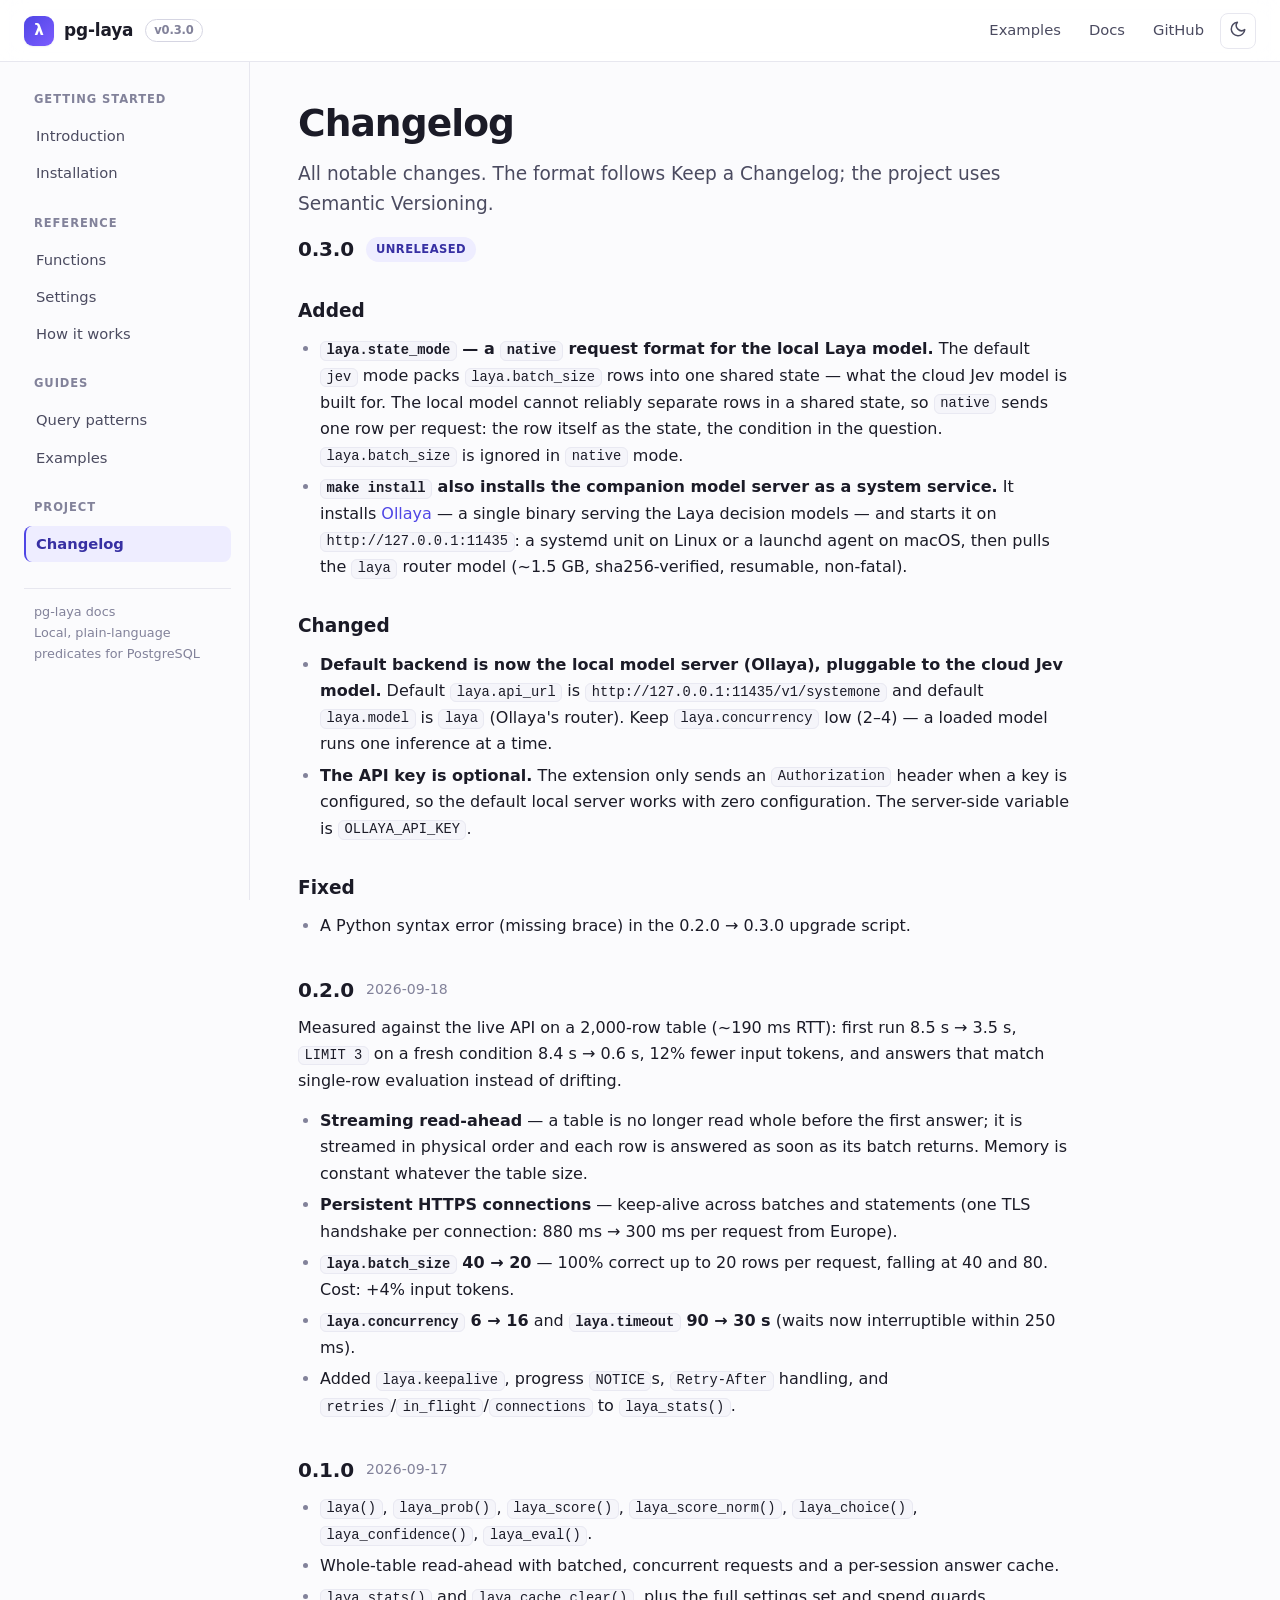
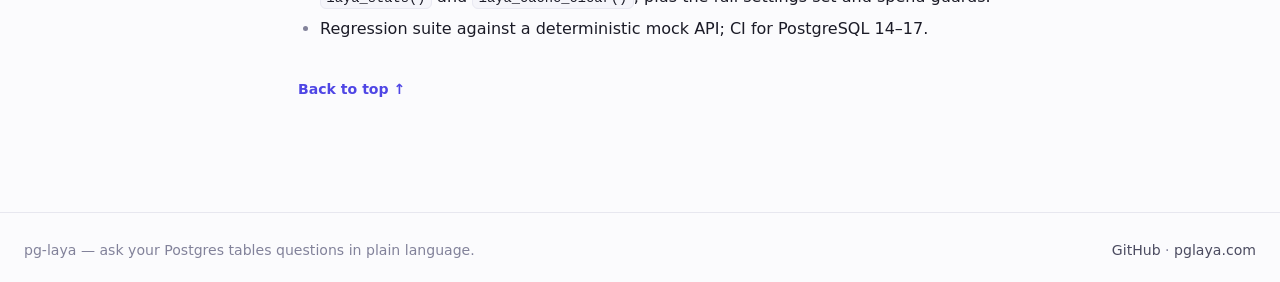
==== s/changelog.html @ f7fe06ae "Add a static docs site and 26 runnable examples s/ is a self-contained, no-build docs site (8 pages " ====
<!doctype html>
<html lang="en" data-theme="light">
<head>
  <meta charset="utf-8">
  <meta name="viewport" content="width=device-width, initial-scale=1">
  <title>Changelog — pg-laya</title>
  <meta name="description" content="pg-laya release notes: 0.3.0 (Ollaya local server, native state mode), 0.2.0 (streaming read-ahead), 0.1.0.">
  <script>(function(){try{var t=localStorage.getItem("pg-laya-theme")||(matchMedia("(prefers-color-scheme: dark)").matches?"dark":"light");document.documentElement.setAttribute("data-theme",t);}catch(e){}})();</script>
  <link rel="stylesheet" href="assets/style.css">
  <link rel="icon" href="data:image/svg+xml,%3Csvg xmlns='http://www.w3.org/2000/svg' viewBox='0 0 32 32'%3E%3Crect width='32' height='32' rx='8' fill='%234f46e5'/%3E%3Ctext x='16' y='23' font-size='20' font-family='sans-serif' font-weight='700' fill='white' text-anchor='middle'%3E%CE%BB%3C/text%3E%3C/svg%3E">
</head>
<body class="page">
  <header class="site-header">
    <button id="menu-btn" class="icon-btn menu-btn" aria-label="Toggle navigation">
      <svg viewBox="0 0 24 24" fill="none" stroke="currentColor" stroke-width="2" stroke-linecap="round"><path d="M3 6h18M3 12h18M3 18h18"/></svg>
    </button>
    <a class="brand" href="index.html">
      <span class="mark">λ</span>
      pg-laya <span class="ver">v0.3.0</span>
    </a>
    <div class="header-spacer"></div>
    <nav class="header-links">
      <a href="examples.html">Examples</a>
      <a href="functions.html">Docs</a>
      <a href="https://github.com/nyimbi/pg-laya" target="_blank" rel="noopener">GitHub</a>
      <button id="theme-toggle" class="icon-btn" aria-label="Toggle color theme"><span id="theme-icon"></span></button>
    </nav>
  </header>

  <div class="layout">
    <aside class="sidebar">
      <div class="group">
        <div class="group-label">Getting started</div>
        <nav>
          <a href="index.html">Introduction</a>
          <a href="install.html">Installation</a>
        </nav>
      </div>
      <div class="group">
        <div class="group-label">Reference</div>
        <nav>
          <a href="functions.html">Functions</a>
          <a href="settings.html">Settings</a>
          <a href="how-it-works.html">How it works</a>
        </nav>
      </div>
      <div class="group">
        <div class="group-label">Guides</div>
        <nav>
          <a href="patterns.html">Query patterns</a>
          <a href="examples.html">Examples</a>
        </nav>
      </div>
      <div class="group">
        <div class="group-label">Project</div>
        <nav>
          <a href="changelog.html">Changelog</a>
        </nav>
      </div>
      <div class="foot">pg-laya docs<br>Local, plain-language predicates for PostgreSQL</div>
    </aside>

    <main class="content">
      <div class="doc">
        <h1>Changelog</h1>
        <p class="lead">All notable changes. The format follows Keep a Changelog; the project uses Semantic Versioning.</p>

        <div class="release">
          <div class="rel-head"><span class="rel-ver">0.3.0</span><span class="pill">Unreleased</span></div>
          <h3>Added</h3>
          <ul>
            <li><strong><code class="inline-code">laya.state_mode</code> — a <code class="inline-code">native</code> request format for the local Laya model.</strong> The default <code class="inline-code">jev</code> mode packs <code class="inline-code">laya.batch_size</code> rows into one shared state — what the cloud Jev model is built for. The local model cannot reliably separate rows in a shared state, so <code class="inline-code">native</code> sends one row per request: the row itself as the state, the condition in the question. <code class="inline-code">laya.batch_size</code> is ignored in <code class="inline-code">native</code> mode.</li>
            <li><strong><code class="inline-code">make install</code> also installs the companion model server as a system service.</strong> It installs <a href="https://ollaya.dev" target="_blank" rel="noopener">Ollaya</a> — a single binary serving the Laya decision models — and starts it on <code class="inline-code">http://127.0.0.1:11435</code>: a systemd unit on Linux or a launchd agent on macOS, then pulls the <code class="inline-code">laya</code> router model (~1.5 GB, sha256-verified, resumable, non-fatal).</li>
          </ul>
          <h3>Changed</h3>
          <ul>
            <li><strong>Default backend is now the local model server (Ollaya), pluggable to the cloud Jev model.</strong> Default <code class="inline-code">laya.api_url</code> is <code class="inline-code">http://127.0.0.1:11435/v1/systemone</code> and default <code class="inline-code">laya.model</code> is <code class="inline-code">laya</code> (Ollaya's router). Keep <code class="inline-code">laya.concurrency</code> low (2–4) — a loaded model runs one inference at a time.</li>
            <li><strong>The API key is optional.</strong> The extension only sends an <code class="inline-code">Authorization</code> header when a key is configured, so the default local server works with zero configuration. The server-side variable is <code class="inline-code">OLLAYA_API_KEY</code>.</li>
          </ul>
          <h3>Fixed</h3>
          <ul>
            <li>A Python syntax error (missing brace) in the 0.2.0 → 0.3.0 upgrade script.</li>
          </ul>
        </div>

        <div class="release">
          <div class="rel-head"><span class="rel-ver">0.2.0</span><span class="rel-date">2026-09-18</span></div>
          <p>Measured against the live API on a 2,000-row table (~190 ms RTT): first run 8.5 s → 3.5 s,
          <code class="inline-code">LIMIT 3</code> on a fresh condition 8.4 s → 0.6 s, 12% fewer input tokens, and
          answers that match single-row evaluation instead of drifting.</p>
          <ul>
            <li><strong>Streaming read-ahead</strong> — a table is no longer read whole before the first answer; it is streamed in physical order and each row is answered as soon as its batch returns. Memory is constant whatever the table size.</li>
            <li><strong>Persistent HTTPS connections</strong> — keep-alive across batches and statements (one TLS handshake per connection: 880 ms → 300 ms per request from Europe).</li>
            <li><strong><code class="inline-code">laya.batch_size</code> 40 → 20</strong> — 100% correct up to 20 rows per request, falling at 40 and 80. Cost: +4% input tokens.</li>
            <li><strong><code class="inline-code">laya.concurrency</code> 6 → 16</strong> and <strong><code class="inline-code">laya.timeout</code> 90 → 30 s</strong> (waits now interruptible within 250 ms).</li>
            <li>Added <code class="inline-code">laya.keepalive</code>, progress <code class="inline-code">NOTICE</code>s, <code class="inline-code">Retry-After</code> handling, and <code class="inline-code">retries</code>/<code class="inline-code">in_flight</code>/<code class="inline-code">connections</code> to <code class="inline-code">laya_stats()</code>.</li>
          </ul>
        </div>

        <div class="release">
          <div class="rel-head"><span class="rel-ver">0.1.0</span><span class="rel-date">2026-09-17</span></div>
          <ul>
            <li><code class="inline-code">laya()</code>, <code class="inline-code">laya_prob()</code>, <code class="inline-code">laya_score()</code>, <code class="inline-code">laya_score_norm()</code>, <code class="inline-code">laya_choice()</code>, <code class="inline-code">laya_confidence()</code>, <code class="inline-code">laya_eval()</code>.</li>
            <li>Whole-table read-ahead with batched, concurrent requests and a per-session answer cache.</li>
            <li><code class="inline-code">laya_stats()</code> and <code class="inline-code">laya_cache_clear()</code>, plus the full settings set and spend guards.</li>
            <li>Regression suite against a deterministic mock API; CI for PostgreSQL 14–17.</li>
          </ul>
        </div>

        <p class="top-link"><a href="changelog.html#top" onclick="window.scrollTo({top:0,behavior:'smooth'});return false;">Back to top ↑</a></p>
      </div>
    </main>
  </div>

  <footer class="site-footer">
    <span>pg-laya — ask your Postgres tables questions in plain language.</span>
    <span><a href="https://github.com/nyimbi/pg-laya">GitHub</a> · <a href="https://pglaya.com">pglaya.com</a></span>
  </footer>

  <script src="assets/main.js"></script>
</body>
</html>
---- s/assets/style.css ----
/* pg-laya documentation site — design system
   No build step, no dependencies. Light/dark via [data-theme]. */

:root {
  /* palette — light */
  --bg: #fbfbfd;
  --bg-elev: #ffffff;
  --bg-inset: #f4f4f8;
  --ink: #1b1b27;
  --ink-soft: #4b4b60;
  --ink-faint: #82829a;
  --line: #e7e7ef;
  --line-strong: #d5d5e2;

  --brand: #4f46e5;
  --brand-soft: #eeedff;
  --brand-ink: #3730a3;
  --accent: #d97706;
  --accent-soft: #fef3e2;

  --ok: #15803d;
  --ok-soft: #e7f6ec;
  --warn: #b45309;
  --warn-soft: #fdf3e3;
  --err: #b91c1c;
  --err-soft: #fdecec;

  --code-bg: #f5f5fa;
  --code-border: #e9e9f2;

  /* syntax (light) */
  --sx-kw: #7c3aed;
  --sx-str: #15803d;
  --sx-num: #b45309;
  --sx-com: #9a9ab0;
  --sx-fn: #2563eb;
  --sx-punc: #6b6b80;

  --shadow-sm: 0 1px 2px rgba(20, 20, 43, .06);
  --shadow-md: 0 8px 24px -8px rgba(20, 20, 43, .16);
  --radius: 12px;
  --radius-sm: 8px;

  --font-sans: ui-sans-serif, system-ui, -apple-system, "Segoe UI", Roboto, Inter, "Helvetica Neue", Arial, sans-serif;
  --font-mono: ui-monospace, "SF Mono", "JetBrains Mono", "Fira Code", Menlo, Consolas, monospace;

  --header-h: 62px;
  --sidebar-w: 250px;
  --content-max: 76ch;
}

[data-theme="dark"] {
  --bg: #0e1015;
  --bg-elev: #151823;
  --bg-inset: #12141d;
  --ink: #e8e8f2;
  --ink-soft: #b4b4c8;
  --ink-faint: #7d7d95;
  --line: #242838;
  --line-strong: #333a4f;

  --brand: #8b85ff;
  --brand-soft: #211f3a;
  --brand-ink: #c3bfff;
  --accent: #f5a524;
  --accent-soft: #2c2313;

  --ok: #4ade80;
  --ok-soft: #10241a;
  --warn: #fbbf24;
  --warn-soft: #271d0a;
  --err: #f87171;
  --err-soft: #2a1214;

  --code-bg: #12141d;
  --code-border: #232738;

  --sx-kw: #c4b5fd;
  --sx-str: #86efac;
  --sx-num: #fbbf24;
  --sx-com: #6d6d85;
  --sx-fn: #93c5fd;
  --sx-punc: #9a9ab5;

  --shadow-sm: 0 1px 2px rgba(0, 0, 0, .4);
  --shadow-md: 0 10px 30px -10px rgba(0, 0, 0, .6);
}

* { box-sizing: border-box; }

html { scroll-behavior: smooth; scroll-padding-top: calc(var(--header-h) + 20px); }

body {
  margin: 0;
  font-family: var(--font-sans);
  font-size: 16px;
  line-height: 1.65;
  color: var(--ink);
  background: var(--bg);
  -webkit-font-smoothing: antialiased;
  text-rendering: optimizeLegibility;
}

a { color: var(--brand); text-decoration: none; }
a:hover { text-decoration: underline; }

::selection { background: var(--brand-soft); color: var(--brand-ink); }

/* ---------- layout ---------- */
.page { min-height: 100vh; }

.layout {
  display: grid;
  grid-template-columns: var(--sidebar-w) minmax(0, 1fr);
  max-width: 1280px;
  margin: 0 auto;
}

.content {
  min-width: 0;
  padding: 40px 48px 96px;
  max-width: 100%;
}

.content > .doc { max-width: var(--content-max); }

/* ---------- header ---------- */
.site-header {
  position: sticky;
  top: 0;
  z-index: 50;
  height: var(--header-h);
  display: flex;
  align-items: center;
  gap: 18px;
  padding: 0 24px;
  background: color-mix(in srgb, var(--bg-elev) 82%, transparent);
  backdrop-filter: saturate(180%) blur(12px);
  border-bottom: 1px solid var(--line);
}

.brand {
  display: inline-flex;
  align-items: center;
  gap: 10px;
  font-weight: 700;
  font-size: 1.06rem;
  letter-spacing: -0.01em;
  color: var(--ink);
}
.brand:hover { text-decoration: none; }
.brand .mark {
  width: 30px; height: 30px;
  display: grid; place-items: center;
  border-radius: 9px;
  background: linear-gradient(135deg, var(--brand), #7c5cff);
  color: #fff;
  font-weight: 800;
  font-size: .95rem;
  box-shadow: var(--shadow-sm);
}
.brand .mark svg { display: block; }
.brand .ver {
  font-size: .72rem;
  font-weight: 600;
  color: var(--ink-faint);
  border: 1px solid var(--line-strong);
  border-radius: 999px;
  padding: 1px 8px;
  margin-left: 2px;
}

.header-spacer { flex: 1; }

.header-links { display: flex; align-items: center; gap: 4px; }
.header-links a {
  color: var(--ink-soft);
  font-size: .92rem;
  font-weight: 500;
  padding: 7px 12px;
  border-radius: var(--radius-sm);
}
.header-links a:hover { color: var(--ink); background: var(--bg-inset); text-decoration: none; }
.header-links a.active { color: var(--brand-ink); background: var(--brand-soft); }

.icon-btn {
  display: inline-grid;
  place-items: center;
  width: 36px; height: 36px;
  border-radius: var(--radius-sm);
  border: 1px solid var(--line);
  background: var(--bg-elev);
  color: var(--ink-soft);
  cursor: pointer;
  transition: background .15s, color .15s;
}
.icon-btn:hover { color: var(--ink); background: var(--bg-inset); }
.icon-btn svg { width: 18px; height: 18px; }

.menu-btn { display: none; }

/* ---------- sidebar ---------- */
.sidebar {
  position: sticky;
  top: var(--header-h);
  align-self: start;
  height: calc(100vh - var(--header-h));
  overflow-y: auto;
  padding: 28px 18px 40px 24px;
  border-right: 1px solid var(--line);
}

.sidebar .group { margin-bottom: 22px; }
.sidebar .group-label {
  font-size: .72rem;
  font-weight: 700;
  letter-spacing: .08em;
  text-transform: uppercase;
  color: var(--ink-faint);
  padding: 0 10px 8px;
}
.sidebar nav a {
  display: block;
  padding: 6px 10px;
  margin: 1px 0;
  border-radius: var(--radius-sm);
  font-size: .92rem;
  color: var(--ink-soft);
  border-left: 2px solid transparent;
}
.sidebar nav a:hover { background: var(--bg-inset); color: var(--ink); text-decoration: none; }
.sidebar nav a.active {
  background: var(--brand-soft);
  color: var(--brand-ink);
  font-weight: 600;
  border-left-color: var(--brand);
}

.sidebar .foot {
  margin-top: 26px;
  padding: 12px 10px;
  font-size: .8rem;
  color: var(--ink-faint);
  border-top: 1px solid var(--line);
}

/* ---------- typography / doc ---------- */
.doc h1 {
  font-size: 2.35rem;
  line-height: 1.15;
  letter-spacing: -0.025em;
  margin: 0 0 14px;
}
.doc h2 {
  font-size: 1.5rem;
  letter-spacing: -0.015em;
  margin: 44px 0 12px;
  padding-top: 8px;
}
.doc h3 { font-size: 1.16rem; margin: 30px 0 10px; }
.doc h4 { font-size: 1rem; margin: 22px 0 8px; }
.doc p { margin: 0 0 14px; }
.doc p.lead { font-size: 1.16rem; color: var(--ink-soft); line-height: 1.6; }
.doc ul, .doc ol { margin: 0 0 16px; padding-left: 22px; }
.doc li { margin: 5px 0; }
.doc li::marker { color: var(--ink-faint); }
.doc strong { color: var(--ink); font-weight: 650; }
.doc hr { border: 0; border-top: 1px solid var(--line); margin: 40px 0; }

.doc a.anchor { opacity: 0; margin-left: 8px; font-size: .85em; }
.doc h2:hover a.anchor, .doc h3:hover a.anchor { opacity: 1; }

.inline-code, code:not(pre code) {
  font-family: var(--font-mono);
  font-size: .86em;
  background: var(--code-bg);
  border: 1px solid var(--code-border);
  border-radius: 6px;
  padding: .1em .4em;
  color: var(--ink);
  white-space: nowrap;
}

/* ---------- code blocks ---------- */
.code {
  position: relative;
  margin: 18px 0 22px;
  border: 1px solid var(--code-border);
  border-radius: var(--radius);
  background: var(--code-bg);
  box-shadow: var(--shadow-sm);
  overflow: hidden;
}
.code .code-bar {
  display: flex;
  align-items: center;
  gap: 8px;
  padding: 8px 14px;
  border-bottom: 1px solid var(--code-border);
  font-size: .76rem;
  font-weight: 600;
  color: var(--ink-faint);
  font-family: var(--font-mono);
}
.code .code-bar .dot { width: 9px; height: 9px; border-radius: 50%; background: var(--line-strong); }
.code .copy {
  margin-left: auto;
  border: 1px solid var(--line-strong);
  background: var(--bg-elev);
  color: var(--ink-soft);
  border-radius: 6px;
  padding: 3px 10px;
  font-size: .72rem;
  font-family: var(--font-sans);
  font-weight: 600;
  cursor: pointer;
  opacity: 0;
  transition: opacity .15s;
}
.code:hover .copy { opacity: 1; }
.code .copy:hover { color: var(--ink); }
.code pre {
  margin: 0;
  padding: 16px 18px;
  overflow-x: auto;
  font-family: var(--font-mono);
  font-size: .84rem;
  line-height: 1.6;
  color: var(--ink);
}
.code pre code { font-family: inherit; }
.code .tok-kw { color: var(--sx-kw); font-weight: 600; }
.code .tok-str { color: var(--sx-str); }
.code .tok-num { color: var(--sx-num); }
.code .tok-com { color: var(--sx-com); font-style: italic; }
.code .tok-fn { color: var(--sx-fn); }

/* ---------- tables ---------- */
.tbl-wrap { overflow-x: auto; margin: 18px 0 24px; border: 1px solid var(--line); border-radius: var(--radius); }
table { border-collapse: collapse; width: 100%; font-size: .92rem; }
thead th {
  text-align: left;
  font-weight: 650;
  font-size: .8rem;
  letter-spacing: .02em;
  color: var(--ink-soft);
  background: var(--bg-inset);
  padding: 10px 16px;
  border-bottom: 1px solid var(--line-strong);
  white-space: nowrap;
}
tbody td { padding: 11px 16px; border-bottom: 1px solid var(--line); vertical-align: top; }
tbody tr:last-child td { border-bottom: 0; }
tbody tr:hover { background: color-mix(in srgb, var(--bg-inset) 55%, transparent); }
td code, th code { white-space: nowrap; }

/* ---------- callouts ---------- */
.note {
  display: grid;
  grid-template-columns: auto 1fr;
  gap: 12px;
  margin: 18px 0 22px;
  padding: 14px 16px;
  border-radius: var(--radius);
  border: 1px solid var(--line-strong);
  background: var(--bg-elev);
  font-size: .95rem;
}
.note .ico { font-size: 1.05rem; line-height: 1.5; }
.note p { margin: 0; }
.note p + p { margin-top: 8px; }
.note.tip { background: var(--ok-soft); border-color: color-mix(in srgb, var(--ok) 35%, transparent); }
.note.warn { background: var(--warn-soft); border-color: color-mix(in srgb, var(--warn) 35%, transparent); }
.note.info { background: var(--brand-soft); border-color: color-mix(in srgb, var(--brand) 30%, transparent); }

/* ---------- home hero ---------- */
.hero { padding: 26px 0 8px; }
.hero .badge {
  display: inline-flex;
  align-items: center;
  gap: 8px;
  font-size: .8rem;
  font-weight: 600;
  color: var(--brand-ink);
  background: var(--brand-soft);
  border: 1px solid color-mix(in srgb, var(--brand) 25%, transparent);
  padding: 5px 12px;
  border-radius: 999px;
  margin-bottom: 18px;
}
.hero h1 {
  font-size: clamp(2.4rem, 5vw, 3.5rem);
  line-height: 1.06;
  letter-spacing: -0.03em;
  margin: 0 0 18px;
}
.hero h1 .grad {
  background: linear-gradient(120deg, var(--brand), #9a6bff 60%, var(--accent));
  -webkit-background-clip: text;
  background-clip: text;
  color: transparent;
}
.hero p.sub {
  font-size: 1.2rem;
  color: var(--ink-soft);
  max-width: 56ch;
  margin: 0 0 26px;
}
.hero .cta-row { display: flex; flex-wrap: wrap; gap: 12px; margin-bottom: 8px; }

.btn {
  display: inline-flex;
  align-items: center;
  gap: 8px;
  padding: 11px 20px;
  border-radius: 10px;
  font-weight: 650;
  font-size: .96rem;
  border: 1px solid transparent;
  cursor: pointer;
  transition: transform .08s ease, box-shadow .15s, background .15s;
}
.btn:hover { text-decoration: none; }
.btn:active { transform: translateY(1px); }
.btn-primary { background: var(--brand); color: #fff; box-shadow: var(--shadow-sm); }
.btn-primary:hover { box-shadow: var(--shadow-md); }
.btn-ghost { background: var(--bg-elev); color: var(--ink); border-color: var(--line-strong); }
.btn-ghost:hover { background: var(--bg-inset); }

/* feature cards */
.grid { display: grid; gap: 16px; }
.grid.cols-2 { grid-template-columns: repeat(2, 1fr); }
.grid.cols-3 { grid-template-columns: repeat(3, 1fr); }
.card {
  border: 1px solid var(--line);
  background: var(--bg-elev);
  border-radius: var(--radius);
  padding: 20px;
  box-shadow: var(--shadow-sm);
}
.card .ic {
  width: 38px; height: 38px;
  display: grid; place-items: center;
  border-radius: 10px;
  background: var(--brand-soft);
  color: var(--brand-ink);
  margin-bottom: 12px;
}
.card .ic svg { width: 20px; height: 20px; }
.card h3 { margin: 0 0 6px; font-size: 1.05rem; }
.card p { margin: 0; color: var(--ink-soft); font-size: .94rem; }

/* steps */
.steps { counter-reset: step; display: grid; gap: 14px; margin: 8px 0 8px; }
.step {
  display: grid;
  grid-template-columns: auto 1fr;
  gap: 16px;
  align-items: start;
  padding: 18px 20px;
  border: 1px solid var(--line);
  border-radius: var(--radius);
  background: var(--bg-elev);
}
.step .n {
  counter-increment: step;
  width: 34px; height: 34px;
  display: grid; place-items: center;
  border-radius: 50%;
  background: var(--brand);
  color: #fff;
  font-weight: 700;
}
.step .n::before { content: counter(step); }
.step h3 { margin: 2px 0 4px; font-size: 1.02rem; }
.step p { margin: 0; color: var(--ink-soft); font-size: .94rem; }

/* example cards (examples page) */
.ex-card {
  border: 1px solid var(--line);
  border-radius: var(--radius);
  background: var(--bg-elev);
  box-shadow: var(--shadow-sm);
  margin-bottom: 16px;
  overflow: hidden;
}
.ex-head {
  display: flex;
  align-items: center;
  gap: 12px;
  padding: 14px 18px;
  border-bottom: 1px solid var(--line);
  cursor: pointer;
  background: var(--bg-elev);
}
.ex-head:hover { background: var(--bg-inset); }
.ex-head .num {
  font-family: var(--font-mono);
  font-size: .78rem;
  font-weight: 700;
  color: var(--ink-faint);
  min-width: 26px;
}
.ex-head .ttl { font-weight: 650; font-size: 1.02rem; color: var(--ink); }
.ex-head .tag {
  margin-left: auto;
  font-size: .72rem;
  font-weight: 700;
  letter-spacing: .03em;
  text-transform: uppercase;
  padding: 3px 10px;
  border-radius: 999px;
}
.tag.biz { background: var(--brand-soft); color: var(--brand-ink); }
.tag.pers { background: var(--ok-soft); color: var(--ok); }
.tag.tech { background: var(--accent-soft); color: var(--accent); }
.ex-head .chev { transition: transform .2s; color: var(--ink-faint); }
.ex-card.open .chev { transform: rotate(90deg); }
.ex-body { display: none; padding: 18px; }
.ex-card.open .ex-body { display: block; }
.ex-body .desc { color: var(--ink-soft); margin-bottom: 14px; }

/* changelog */
.release { margin-bottom: 34px; }
.release .rel-head { display: flex; align-items: center; gap: 12px; margin-bottom: 8px; }
.release .rel-ver { font-size: 1.25rem; font-weight: 700; letter-spacing: -0.01em; }
.release .rel-date { color: var(--ink-faint); font-size: .88rem; }
.release .pill { font-size: .72rem; font-weight: 700; text-transform: uppercase; letter-spacing: .04em; padding: 3px 10px; border-radius: 999px; background: var(--brand-soft); color: var(--brand-ink); }

/* footer */
.site-footer {
  border-top: 1px solid var(--line);
  padding: 26px 24px;
  color: var(--ink-faint);
  font-size: .88rem;
  display: flex;
  flex-wrap: wrap;
  gap: 12px;
  align-items: center;
  justify-content: space-between;
}
.site-footer a { color: var(--ink-soft); }

/* back-to-top */
.top-link { display: inline-block; margin-top: 30px; font-size: .88rem; font-weight: 600; }

/* ---------- responsive ---------- */
@media (max-width: 980px) {
  .layout { grid-template-columns: 1fr; }
  .sidebar {
    position: fixed;
    left: 0; top: var(--header-h);
    width: min(84vw, 320px);
    height: calc(100vh - var(--header-h));
    background: var(--bg-elev);
    border-right: 1px solid var(--line-strong);
    transform: translateX(-105%);
    transition: transform .22s ease;
    z-index: 40;
    box-shadow: var(--shadow-md);
    padding-top: 20px;
  }
  body.nav-open .sidebar { transform: translateX(0); }
  body.nav-open::after {
    content: "";
    position: fixed; inset: var(--header-h) 0 0 0;
    background: rgba(10, 10, 20, .4);
    z-index: 30;
  }
  .menu-btn { display: inline-grid; }
  .content { padding: 28px 22px 80px; }
  .grid.cols-3, .grid.cols-2 { grid-template-columns: 1fr; }
}

@media (prefers-reduced-motion: reduce) {
  html { scroll-behavior: auto; }
  * { transition: none !important; }
}
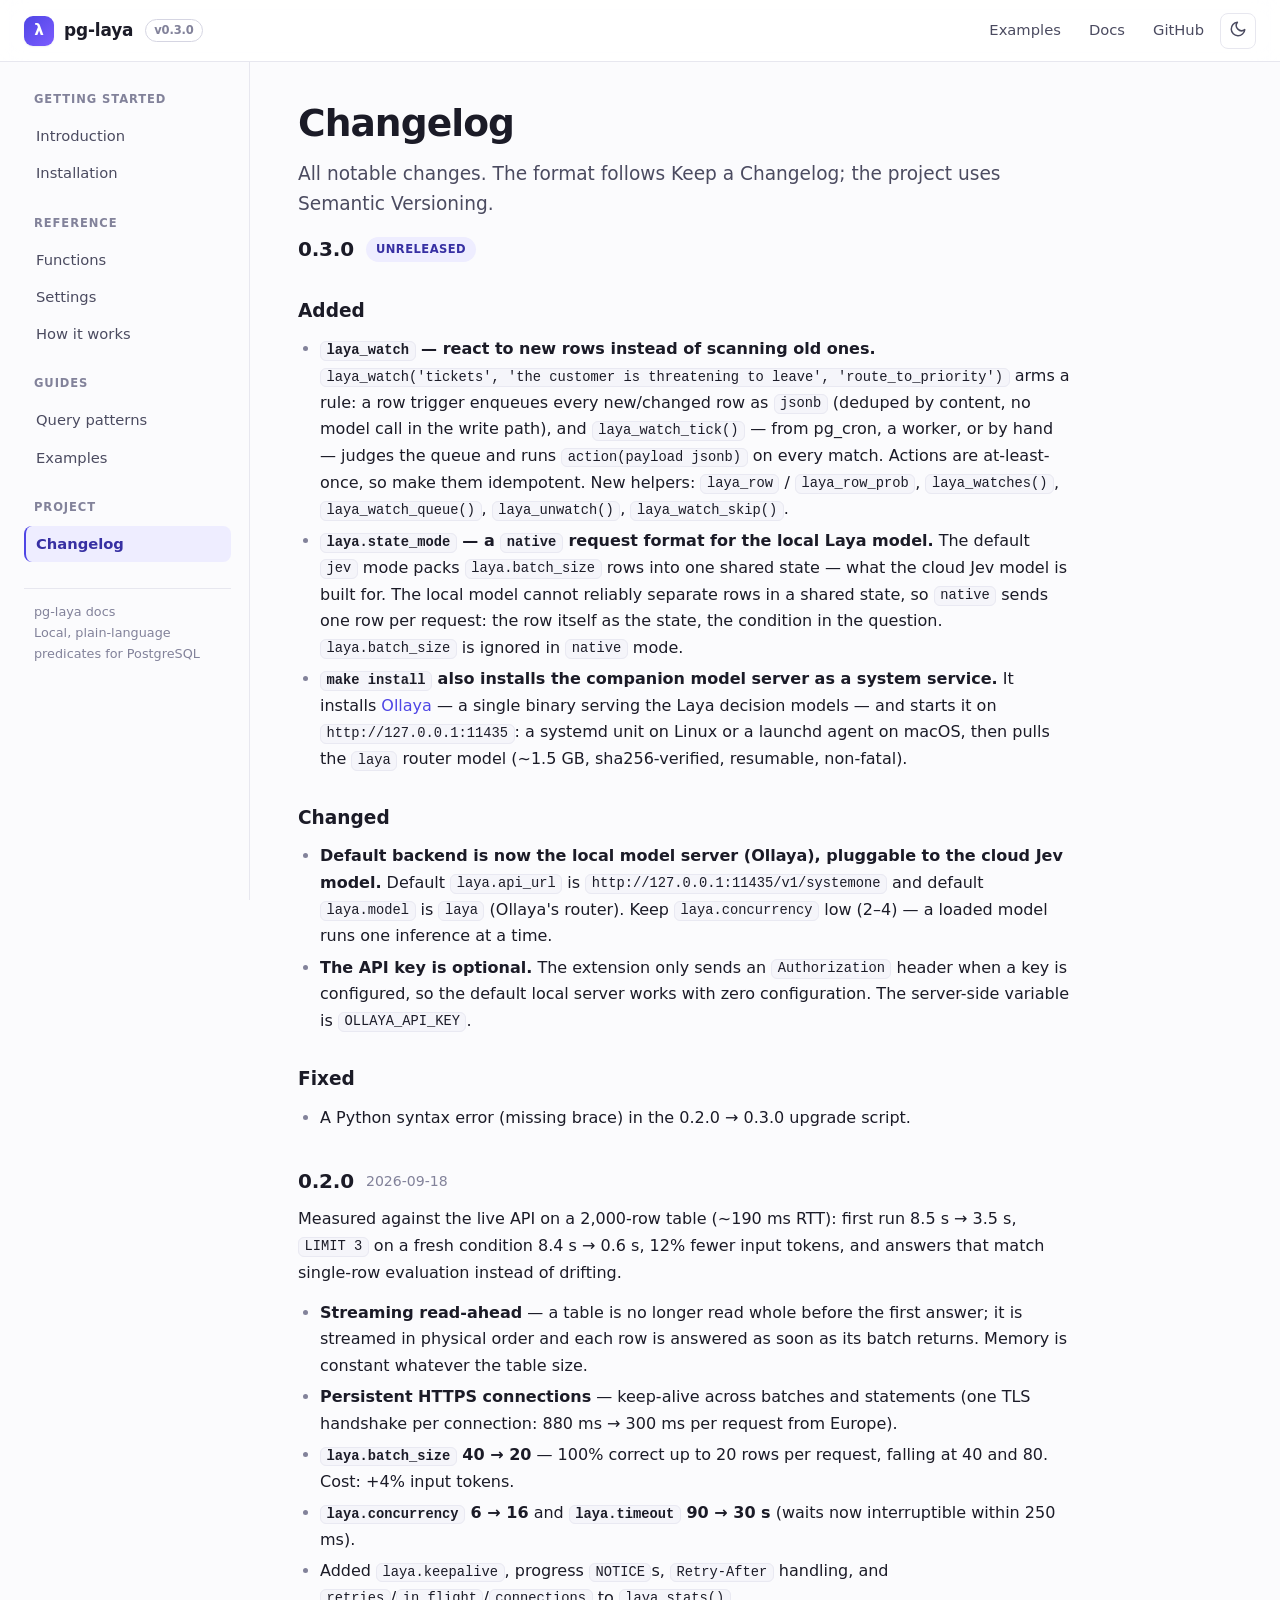
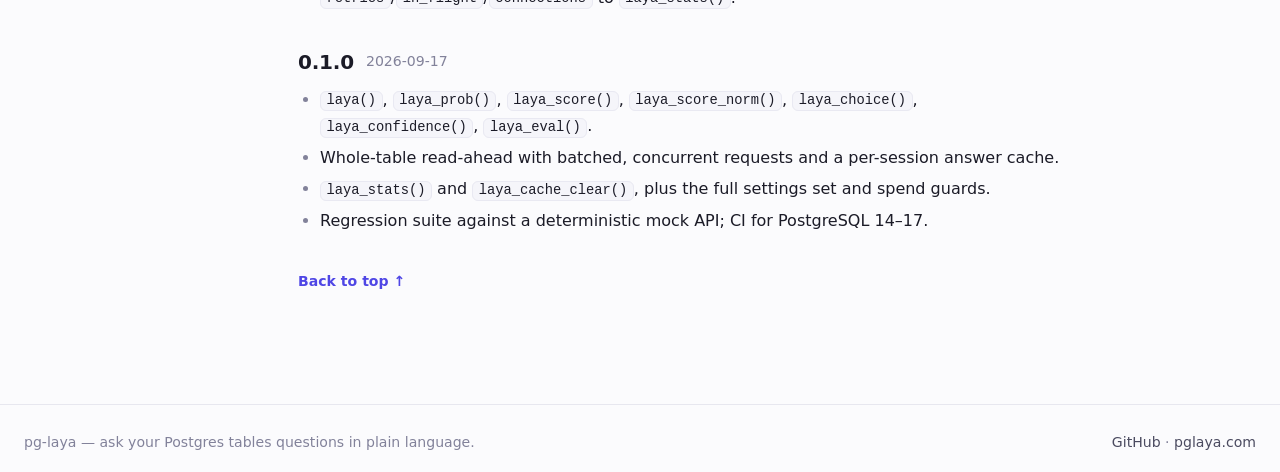
==== commit e95dfc15: "Add laya_watch: react to new rows with a queue, a tick and an action" ====
--- a/s/changelog.html
+++ b/s/changelog.html
@@ -69,6 +69,7 @@
           <div class="rel-head"><span class="rel-ver">0.3.0</span><span class="pill">Unreleased</span></div>
           <h3>Added</h3>
           <ul>
+            <li><strong><code class="inline-code">laya_watch</code> — react to new rows instead of scanning old ones.</strong> <code class="inline-code">laya_watch('tickets', 'the customer is threatening to leave', 'route_to_priority')</code> arms a rule: a row trigger enqueues every new/changed row as <code class="inline-code">jsonb</code> (deduped by content, no model call in the write path), and <code class="inline-code">laya_watch_tick()</code> — from pg_cron, a worker, or by hand — judges the queue and runs <code class="inline-code">action(payload jsonb)</code> on every match. Actions are at-least-once, so make them idempotent. New helpers: <code class="inline-code">laya_row</code> / <code class="inline-code">laya_row_prob</code>, <code class="inline-code">laya_watches()</code>, <code class="inline-code">laya_watch_queue()</code>, <code class="inline-code">laya_unwatch()</code>, <code class="inline-code">laya_watch_skip()</code>.</li>
             <li><strong><code class="inline-code">laya.state_mode</code> — a <code class="inline-code">native</code> request format for the local Laya model.</strong> The default <code class="inline-code">jev</code> mode packs <code class="inline-code">laya.batch_size</code> rows into one shared state — what the cloud Jev model is built for. The local model cannot reliably separate rows in a shared state, so <code class="inline-code">native</code> sends one row per request: the row itself as the state, the condition in the question. <code class="inline-code">laya.batch_size</code> is ignored in <code class="inline-code">native</code> mode.</li>
             <li><strong><code class="inline-code">make install</code> also installs the companion model server as a system service.</strong> It installs <a href="https://ollaya.dev" target="_blank" rel="noopener">Ollaya</a> — a single binary serving the Laya decision models — and starts it on <code class="inline-code">http://127.0.0.1:11435</code>: a systemd unit on Linux or a launchd agent on macOS, then pulls the <code class="inline-code">laya</code> router model (~1.5 GB, sha256-verified, resumable, non-fatal).</li>
           </ul>
